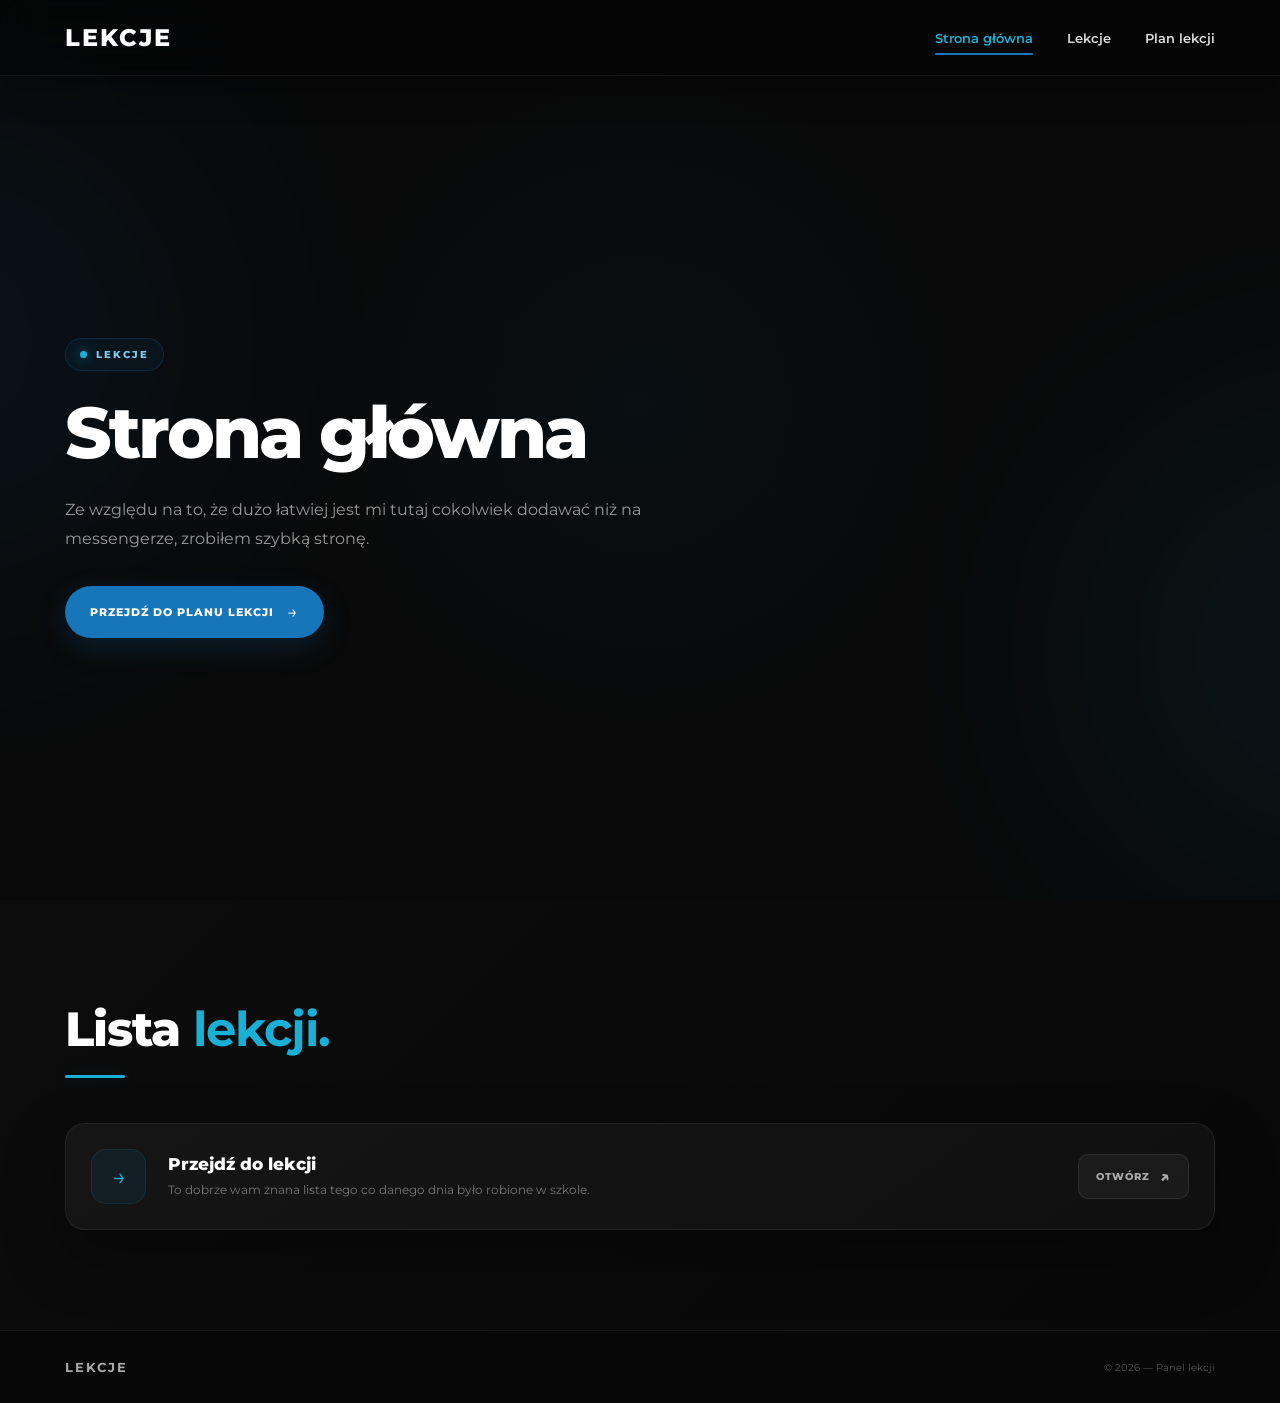
==== index.html @ b52d677d "Add files via upload" ====
<!DOCTYPE html>
<html lang="pl">

<head>

    <meta charset="UTF-8">

    <meta name="viewport" content="width=device-width, initial-scale=1.0">

    <title>LEKCJE | Strona glówna</title>

    <meta
        name="description"
        content="Lekcje"
    >

    <link
        rel="icon"
        type="image/png"
        href="Polak.png"
    >

    <link
        rel="stylesheet"
        href="style-index.css"
    >

</head>

<body>

<!-- =====================================================
     TŁO
===================================================== -->

<div class="background">

    <div class="background-glow glow-one"></div>
    <div class="background-glow glow-two"></div>

    <div class="grid"></div>

</div>


<!-- =====================================================
     NAWIGACJA
===================================================== -->

<nav class="navbar">

    <div class="nav-container">

        <a href="index.html" class="logo">
            LEKCJE
        </a>


        <div class="menu">

            <a
                href="index.html"
                class="active"
            >
                Strona główna
            </a>

            <a href="lekcje.html">
                Lekcje
            </a>

            <a href="plan.html">
                Plan lekcji
            </a>

        </div>

    </div>

</nav>


<!-- =====================================================
     SEGMENT 1 — STRONA GŁÓWNA
===================================================== -->

<main>

    <section class="hero">

        <div class="hero-container">

            <div class="hero-content">

                <div class="hero-label">

                    <span></span>

                    LEKCJE

                </div>


                <h1>

                    Strona główna

                </h1>


                <p>

                    Ze względu na to, że dużo łatwiej jest mi tutaj
                    cokolwiek dodawać niż na messengerze, zrobiłem szybką
                    stronę.

                </p>


                <div class="hero-buttons">

                    <a
                        href="plan.html"
                        class="primary-button"
                    >

                        PRZEJDŹ DO PLANU LEKCJI

                        <span>→</span>

                    </a>

                </div>

            </div>

        </div>

    </section>


    <!-- =================================================
         SEGMENT 2 — LEKCJE
    ================================================= -->

    <section class="lessons-preview">

        <div class="container">

            <div class="section-heading">
                <h2>
                    Lista <strong>lekcji.</strong>
                </h2>

                <div class="heading-line"></div>

            </div>


            <div class="lesson-box">

                <div class="lesson-icon">
                    →
                </div>

                <div class="lesson-text">

                    <h3>
                        Przejdź do lekcji
                    </h3>

                    <p>
                        To dobrze wam znana lista tego co danego dnia
                        było robione w szkole.
                    </p>

                </div>

                <a
                    href="lekcje.html"
                    class="lesson-button"
                >
                    OTWÓRZ
                    <span>↗</span>
                </a>

            </div>

        </div>

    </section>

</main>


<!-- =====================================================
     FOOTER
===================================================== -->

<footer>

    <div class="footer-container">

        <strong>
            LEKCJE
        </strong>

        <span>
            © 2026 — Panel lekcji
        </span>

    </div>

</footer>


</body>

</html>
---- style-index.css ----
@import url('https://fonts.googleapis.com/css2?family=Montserrat:wght@400;500;600;700;800&display=swap');


/* =====================================================
   RESET
===================================================== */

* {
    margin: 0;
    padding: 0;
    box-sizing: border-box;
}

html {
    scroll-behavior: smooth;
}

body {
    font-family: Montserrat, sans-serif;

    background: #090909;

    color: #ffffff;

    min-height: 100vh;

    overflow-x: hidden;
}

a {
    color: inherit;
    text-decoration: none;
}


/* =====================================================
   ZMIENNE
===================================================== */

:root {

    --blue: #1775b9;
    --blue-light: #18b0d6;
    --blue-dark: #186e83;

    --bg: #090909;
    --card: #121212;

    --white: #ffffff;
    --text: #d6d6d6;
    --muted: #858585;

    --border: rgba(255,255,255,.08);
}


/* =====================================================
   TŁO
===================================================== */

.background {

    position: fixed;

    inset: 0;

    overflow: hidden;

    pointer-events: none;

    z-index: 0;

    background:

        radial-gradient(
            circle at 50% 45%,
            rgba(23,117,185,.055),
            transparent 42%
        ),

        #090909;
}


/* =====================================================
   GRID
===================================================== */

.grid {

    position: absolute;

    inset: 0;

    opacity: .18;

    background-image:

        linear-gradient(
            rgba(255,255,255,.025) 1px,
            transparent 1px
        ),

        linear-gradient(
            90deg,
            rgba(255,255,255,.025) 1px,
            transparent 1px
        );

    background-size: 55px 55px;

    mask-image:
        radial-gradient(
            circle at center,
            black 0%,
            transparent 75%
        );

    -webkit-mask-image:
        radial-gradient(
            circle at center,
            black 0%,
            transparent 75%
        );
}


/* =====================================================
   GLOW
===================================================== */

.background-glow {

    position: absolute;

    width: 500px;
    height: 500px;

    border-radius: 50%;

    filter: blur(120px);

    opacity: .7;
}

.glow-one {

    left: -300px;
    top: 10%;

    background:
        rgba(23,117,185,.12);
}

.glow-two {

    right: -300px;
    bottom: 0;

    background:
        rgba(24,176,214,.10);
}


/* =====================================================
   NAVBAR
===================================================== */

.navbar {

    position: fixed;

    top: 0;
    left: 0;

    width: 100%;
    height: 76px;

    z-index: 999;

    display: flex;
    align-items: center;

    background:
        rgba(5,5,5,.68);

    backdrop-filter:
        blur(22px)
        saturate(180%);

    -webkit-backdrop-filter:
        blur(22px)
        saturate(180%);

    border-bottom:
        1px solid rgba(255,255,255,.07);

    box-shadow:
        0 10px 35px rgba(0,0,0,.35);
}


.nav-container {

    width: 90%;

    max-width: 1150px;

    margin: auto;

    display: flex;

    align-items: center;

    justify-content: space-between;
}


/* =====================================================
   LOGO
===================================================== */

.logo {

    position: relative;

    font-size: 24px;

    font-weight: 800;

    letter-spacing: 2px;

    transition: .3s ease;
}

.logo::after {

    content: "";

    position: absolute;

    left: 0;

    bottom: -6px;

    width: 0;

    height: 2px;

    border-radius: 10px;

    background: var(--blue);

    transition: .3s ease;
}

.logo:hover {

    color: var(--blue-light);
}

.logo:hover::after {

    width: 100%;
}


/* =====================================================
   MENU
===================================================== */

.menu {

    display: flex;

    align-items: center;

    gap: 34px;
}

.menu a {

    position: relative;

    color: #dddddd;

    font-size: 13px;

    font-weight: 600;

    transition:
        color .3s ease;
}

.menu a::after {

    content: "";

    position: absolute;

    left: 50%;

    bottom: -9px;

    width: 0;

    height: 2px;

    transform:
        translateX(-50%);

    border-radius: 10px;

    background: var(--blue);

    transition: .3s ease;
}

.menu a:hover,
.menu a.active {

    color: var(--blue-light);
}

.menu a:hover::after,
.menu a.active::after {

    width: 100%;
}


/* =====================================================
   HERO
===================================================== */

.hero {

    position: relative;

    z-index: 1;

    min-height: 100vh;

    padding-top: 76px;

    display: flex;

    align-items: center;
}


.hero-container {

    width: 90%;

    max-width: 1150px;

    margin: auto;

    display: grid;

    grid-template-columns:
        1.25fr
        .75fr;

    gap: 80px;

    align-items: center;
}


/* =====================================================
   HERO CONTENT
===================================================== */

.hero-content {

    max-width: 680px;

    animation:
        heroAppear .8s
        cubic-bezier(.25,1,.5,1);
}


/* =====================================================
   LABEL
===================================================== */

.hero-label {

    display: inline-flex;

    align-items: center;

    gap: 9px;

    margin-bottom: 24px;

    padding: 9px 14px;

    border:
        1px solid rgba(23,117,185,.25);

    border-radius: 30px;

    background:
        rgba(23,117,185,.06);

    color: #82c9ed;

    font-size: 10px;

    font-weight: 800;

    letter-spacing: 2px;
}

.hero-label span {

    width: 7px;
    height: 7px;

    border-radius: 50%;

    background: var(--blue-light);

    box-shadow:
        0 0 14px
        rgba(24,176,214,.8);

    animation:
        pulse 2s infinite;
}


/* =====================================================
   HERO TITLE
===================================================== */

.hero h1 {

    font-size:
        clamp(42px, 6vw, 72px);

    line-height: 1.05;

    font-weight: 800;

    letter-spacing: -3px;

    max-width: 700px;
}

.hero h1 span {

    color: var(--blue-light);

    text-shadow:
        0 0 35px
        rgba(24,176,214,.15);
}


/* =====================================================
   HERO DESCRIPTION
===================================================== */

.hero-content > p {

    max-width: 620px;

    margin-top: 25px;

    color: #999999;

    font-size: 16px;

    line-height: 1.8;
}


/* =====================================================
   HERO BUTTON
===================================================== */

.hero-buttons {

    margin-top: 32px;
}

.primary-button {

    position: relative;

    display: inline-flex;

    align-items: center;

    justify-content: center;

    gap: 13px;

    padding: 15px 25px;

    border-radius: 50px;

    background: var(--blue);

    color: white;

    font-size: 11px;

    font-weight: 800;

    letter-spacing: 1px;

    overflow: hidden;

    box-shadow:
        0 10px 30px
        rgba(23,117,185,.20);

    transition:
        transform .3s ease,
        background .3s ease,
        box-shadow .3s ease;
}

.primary-button::before {

    content: "";

    position: absolute;

    left: -120%;

    top: 0;

    width: 75%;
    height: 100%;

    background:
        linear-gradient(
            110deg,
            transparent,
            rgba(255,255,255,.35),
            transparent
        );

    transform: skewX(-20deg);

    transition: .7s ease;
}

.primary-button:hover {

    transform:
        translateY(-3px);

    background:
        var(--blue-light);

    color: #050505;

    box-shadow:
        0 15px 35px
        rgba(24,176,214,.22);
}

.primary-button:hover::before {

    left: 140%;
}

.primary-button span {

    font-size: 18px;

    font-weight: 400;

    transition: .3s ease;
}

.primary-button:hover span {

    transform:
        translateX(4px);
}


/* =====================================================
   HERO CARD
===================================================== */

.hero-card {

    position: relative;

    padding: 42px 35px;

    min-height: 300px;

    display: flex;

    flex-direction: column;

    justify-content: center;

    text-align: center;

    border-radius: 28px;

    background:
        linear-gradient(
            145deg,
            rgba(255,255,255,.075),
            rgba(255,255,255,.025)
        );

    border:
        1px solid rgba(255,255,255,.09);

    backdrop-filter:
        blur(20px);

    -webkit-backdrop-filter:
        blur(20px);

    box-shadow:
        0 35px 80px
        rgba(0,0,0,.45);

    overflow: hidden;

    animation:
        cardAppear .9s
        cubic-bezier(.25,1,.5,1);

    transition:
        transform .4s ease,
        border-color .4s ease,
        box-shadow .4s ease;
}

.hero-card:hover {

    transform:
        translateY(-8px);

    border-color:
        rgba(24,176,214,.25);

    box-shadow:
        0 45px 90px
        rgba(0,0,0,.55),
        0 0 45px
        rgba(24,176,214,.05);
}


/* =====================================================
   CARD GLOW
===================================================== */

.card-glow {

    position: absolute;

    width: 240px;
    height: 240px;

    top: -130px;
    left: 50%;

    transform:
        translateX(-50%);

    border-radius: 50%;

    background:
        rgba(24,176,214,.13);

    filter: blur(55px);
}


/* =====================================================
   CARD ICON
===================================================== */

.card-icon {

    position: relative;

    width: 65px;
    height: 65px;

    margin: 0 auto 20px;

    display: flex;

    align-items: center;
    justify-content: center;

    border-radius: 18px;

    background:
        rgba(23,117,185,.10);

    border:
        1px solid rgba(24,176,214,.15);

    color: var(--blue-light);

    font-size: 28px;

    box-shadow:
        0 0 30px
        rgba(24,176,214,.08);
}

.card-label {

    color: #666;

    font-size: 9px;

    font-weight: 800;

    letter-spacing: 3px;
}

.hero-card h2 {

    margin-top: 7px;

    font-size: 30px;

    font-weight: 800;
}

.hero-card p {

    margin-top: 9px;

    color: #888;

    font-size: 12px;

    line-height: 1.7;
}

.card-line {

    width: 55px;
    height: 2px;

    margin: 22px auto;

    border-radius: 10px;

    background:
        var(--blue-light);
}

.card-status {

    color: #5c9a9e;

    font-size: 9px;

    font-weight: 800;

    letter-spacing: 1px;
}


/* =====================================================
   LEKCJE PREVIEW
===================================================== */

.lessons-preview {

    position: relative;

    z-index: 1;

    padding: 100px 0;

    background:
        linear-gradient(
            135deg,
            #0c0c0c,
            #080808
        );
}


.container {

    width: 90%;

    max-width: 1150px;

    margin: auto;
}


/* =====================================================
   SECTION HEADING
===================================================== */

.section-heading {

    margin-bottom: 45px;
}

.section-heading > span {

    display: block;

    margin-bottom: 10px;

    color: var(--blue-light);

    font-size: 10px;

    font-weight: 800;

    letter-spacing: 4px;
}

.section-heading h2 {

    font-size:
        clamp(32px, 5vw, 48px);

    font-weight: 800;

    letter-spacing: -1px;
}

.section-heading strong {

    color: var(--blue-light);
}

.heading-line {

    width: 60px;
    height: 3px;

    margin-top: 17px;

    border-radius: 10px;

    background:
        var(--blue-light);

    box-shadow:
        0 0 15px
        rgba(24,176,214,.15);
}


/* =====================================================
   LESSON BOX
===================================================== */

.lesson-box {

    position: relative;

    display: flex;

    align-items: center;

    gap: 22px;

    padding: 25px;

    border-radius: 20px;

    background:
        linear-gradient(
            145deg,
            #151515,
            #101010
        );

    border:
        1px solid rgba(255,255,255,.07);

    box-shadow:
        0 25px 60px
        rgba(0,0,0,.35);

    transition:
        transform .4s ease,
        border-color .4s ease,
        box-shadow .4s ease;
}

.lesson-box:hover {

    transform:
        translateY(-5px);

    border-color:
        rgba(24,176,214,.25);

    box-shadow:
        0 30px 70px
        rgba(0,0,0,.45);
}


/* =====================================================
   LESSON ICON
===================================================== */

.lesson-icon {

    width: 55px;
    height: 55px;

    flex-shrink: 0;

    display: flex;

    align-items: center;
    justify-content: center;

    border-radius: 15px;

    background:
        rgba(23,117,185,.10);

    border:
        1px solid rgba(24,176,214,.12);

    color:
        var(--blue-light);

    font-size: 24px;
}


/* =====================================================
   LESSON TEXT
===================================================== */

.lesson-text {

    flex: 1;
}

.lesson-text h3 {

    margin-bottom: 6px;

    font-size: 17px;

    font-weight: 800;
}

.lesson-text p {

    color: #777;

    font-size: 12px;

    line-height: 1.6;
}


/* =====================================================
   LESSON BUTTON
===================================================== */

.lesson-button {

    display: inline-flex;

    align-items: center;

    gap: 10px;

    padding: 12px 17px;

    border-radius: 10px;

    background:
        rgba(255,255,255,.045);

    border:
        1px solid rgba(255,255,255,.09);

    color: #aaa;

    font-size: 10px;

    font-weight: 800;

    letter-spacing: 1px;

    transition:
        .3s ease;
}

.lesson-button span {

    font-size: 16px;
}

.lesson-button:hover {

    background:
        var(--blue);

    border-color:
        var(--blue);

    color: white;

    transform:
        translateY(-2px);
}


/* =====================================================
   FOOTER
===================================================== */

footer {

    position: relative;

    z-index: 1;

    padding: 28px 0;

    border-top:
        1px solid rgba(255,255,255,.06);

    background:
        #070707;
}

.footer-container {

    width: 90%;

    max-width: 1150px;

    margin: auto;

    display: flex;

    align-items: center;

    justify-content: space-between;

    color: #555;

    font-size: 10px;
}

.footer-container strong {

    color: #aaa;

    font-size: 13px;

    letter-spacing: 2px;
}


/* =====================================================
   ANIMACJE
===================================================== */

@keyframes heroAppear {

    from {

        opacity: 0;

        transform:
            translateY(25px);
    }

    to {

        opacity: 1;

        transform:
            translateY(0);
    }
}

@keyframes cardAppear {

    from {

        opacity: 0;

        transform:
            translateY(30px)
            scale(.97);
    }

    to {

        opacity: 1;

        transform:
            translateY(0)
            scale(1);
    }
}

@keyframes pulse {

    0%,
    100% {

        opacity: 1;

        transform:
            scale(1);
    }

    50% {

        opacity: .5;

        transform:
            scale(.75);
    }
}


/* =====================================================
   TABLET
===================================================== */

@media (max-width: 850px) {

    .hero-container {

        grid-template-columns: 1fr;

        gap: 45px;

        padding: 80px 0;
    }

    .hero-content {

        max-width: 700px;

        text-align: center;

        margin: auto;
    }

    .hero-label {

        margin-left: auto;
        margin-right: auto;
    }

    .hero-buttons {

        display: flex;

        justify-content: center;
    }

    .hero-card {

        max-width: 430px;

        width: 100%;

        margin: auto;
    }
}


/* =====================================================
   MOBILE
===================================================== */

@media (max-width: 600px) {

    .navbar {

        height: 68px;
    }

    .nav-container {

        width: 88%;
    }

    .logo {

        font-size: 21px;
    }

    .menu {

        gap: 20px;
    }

    .menu a {

        font-size: 11px;
    }

    .hero {

        padding-top: 68px;
    }

    .hero-container {

        width: 88%;

        padding: 65px 0;
    }

    .hero h1 {

        font-size: 40px;

        letter-spacing: -2px;
    }

    .hero-content > p {

        font-size: 13px;
    }

    .hero-card {

        min-height: 270px;

        padding: 35px 25px;
    }

    .lessons-preview {

        padding: 75px 0;
    }

    .lesson-box {

        align-items: flex-start;

        flex-wrap: wrap;
    }

    .lesson-text {

        min-width:
            calc(100% - 80px);
    }

    .lesson-button {

        width: 100%;

        justify-content: center;
    }

    .footer-container {

        flex-direction: column;

        gap: 10px;

        text-align: center;
    }
}


/* =====================================================
   REDUCED MOTION
===================================================== */

@media (prefers-reduced-motion: reduce) {

    html {

        scroll-behavior: auto;
    }

    *,
    *::before,
    *::after {

        animation-duration: .01ms !important;

        animation-iteration-count: 1 !important;

        transition-duration: .01ms !important;
    }
}
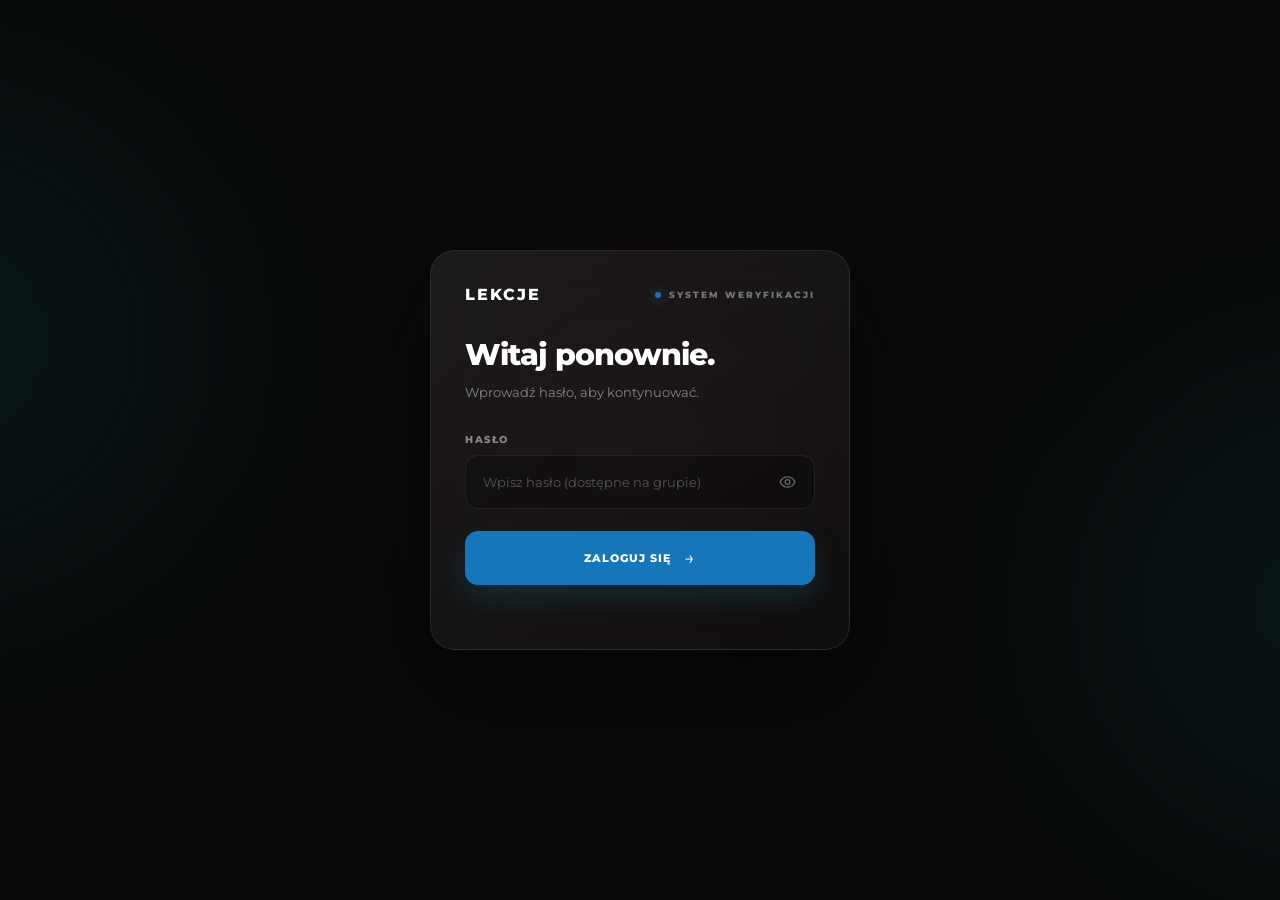
==== commit 9a3f0b68: "Update and rename login.html to index.html" ====
--- a/index.html
+++ b/index.html
@@ -1,219 +1,251 @@
 <!DOCTYPE html>
 <html lang="pl">
-
 <head>
-
     <meta charset="UTF-8">
-
     <meta name="viewport" content="width=device-width, initial-scale=1.0">
 
-    <title>LEKCJE | Strona glówna</title>
-
-    <meta
-        name="description"
-        content="Lekcje"
-    >
-
-    <link
-        rel="icon"
-        type="image/png"
-        href="Polak.png"
-    >
-
-    <link
-        rel="stylesheet"
-        href="style-index.css"
-    >
-
+    <title>LEKCJE | Logowanie</title>
+
+    <link rel="icon" href="Polak.png">
+    <link rel="stylesheet" href="style-login.css">
 </head>
 
 <body>
 
-<!-- =====================================================
-     TŁO
-===================================================== -->
-
-<div class="background">
-
-    <div class="background-glow glow-one"></div>
-    <div class="background-glow glow-two"></div>
-
-    <div class="grid"></div>
-
-</div>
-
-
-<!-- =====================================================
-     NAWIGACJA
-===================================================== -->
-
-<nav class="navbar">
-
-    <div class="nav-container">
-
-        <a href="index.html" class="logo">
-            LEKCJE
-        </a>
-
-
-        <div class="menu">
-
-            <a
-                href="index.html"
-                class="active"
-            >
-                Strona główna
-            </a>
-
-            <a href="lekcje.html">
-                Lekcje
-            </a>
-
-            <a href="plan.html">
-                Plan lekcji
-            </a>
+    <!-- TŁO -->
+    <div class="background">
+        <div class="glow glow-left"></div>
+        <div class="glow glow-right"></div>
+        <div class="grid"></div>
+    </div>
+
+    <!-- LOGOWANIE -->
+    <main class="login-page">
+
+        <div class="login-card">
+
+            <div class="login-top">
+                <a class="logo">LEKCJE</a>
+
+                <div class="login-label">
+                    <span></span>
+                    SYSTEM WERYFIKACJI
+                </div>
+            </div>
+
+            <div class="login-header">
+                <h1>Witaj ponownie.</h1>
+
+                <p>
+                    Wprowadź hasło, aby kontynuować.
+                </p>
+            </div>
+
+            <form id="loginForm">
+
+                <div class="input-group">
+
+                    <label for="password">
+                        HASŁO
+                    </label>
+
+                    <div class="password-wrapper">
+
+                        <input
+                            type="password"
+                            id="password"
+                            name="password"
+                            placeholder="Wpisz hasło (dostępne na grupie)"
+                            autocomplete="current-password"
+                            required
+                        >
+
+                        <button
+                            type="button"
+                            class="password-toggle"
+                            id="passwordToggle"
+                            aria-label="Pokaż hasło"
+                        >
+                            <svg
+                                class="eye eye-open"
+                                viewBox="0 0 24 24"
+                                fill="none"
+                                xmlns="http://www.w3.org/2000/svg"
+                            >
+                                <path
+                                    d="M2.5 12C2.5 12 6 5.5 12 5.5C18 5.5 21.5 12 21.5 12C21.5 12 18 18.5 12 18.5C6 18.5 2.5 12 2.5 12Z"
+                                    stroke="currentColor"
+                                    stroke-width="1.7"
+                                    stroke-linecap="round"
+                                    stroke-linejoin="round"
+                                />
+
+                                <circle
+                                    cx="12"
+                                    cy="12"
+                                    r="3"
+                                    stroke="currentColor"
+                                    stroke-width="1.7"
+                                />
+                            </svg>
+
+                            <svg
+                                class="eye eye-closed"
+                                viewBox="0 0 24 24"
+                                fill="none"
+                                xmlns="http://www.w3.org/2000/svg"
+                            >
+                                <path
+                                    d="M3 3L21 21"
+                                    stroke="currentColor"
+                                    stroke-width="1.7"
+                                    stroke-linecap="round"
+                                />
+
+                                <path
+                                    d="M10.6 5.8C11.05 5.7 11.52 5.65 12 5.65C18 5.65 21.5 12 21.5 12C21.5 12 20.1 14.55 17.7 16.35"
+                                    stroke="currentColor"
+                                    stroke-width="1.7"
+                                    stroke-linecap="round"
+                                />
+
+                                <path
+                                    d="M6.3 7.65C3.9 9.45 2.5 12 2.5 12C2.5 12 6 18.35 12 18.35C13.35 18.35 14.55 18.1 15.6 17.65"
+                                    stroke="currentColor"
+                                    stroke-width="1.7"
+                                    stroke-linecap="round"
+                                />
+                            </svg>
+                        </button>
+
+                    </div>
+
+                </div>
+
+                <button type="submit" class="login-button">
+                    <span>ZALOGUJ SIĘ</span>
+                    <span class="arrow">→</span>
+                </button>
+
+                <div id="loginMessage" class="login-message"></div>
+
+            </form>
 
         </div>
 
-    </div>
-
-</nav>
-
-
-<!-- =====================================================
-     SEGMENT 1 — STRONA GŁÓWNA
-===================================================== -->
-
-<main>
-
-    <section class="hero">
-
-        <div class="hero-container">
-
-            <div class="hero-content">
-
-                <div class="hero-label">
-
-                    <span></span>
-
-                    LEKCJE
-
-                </div>
-
-
-                <h1>
-
-                    Strona główna
-
-                </h1>
-
-
-                <p>
-
-                    Ze względu na to, że dużo łatwiej jest mi tutaj
-                    cokolwiek dodawać niż na messengerze, zrobiłem szybką
-                    stronę.
-
-                </p>
-
-
-                <div class="hero-buttons">
-
-                    <a
-                        href="plan.html"
-                        class="primary-button"
-                    >
-
-                        PRZEJDŹ DO PLANU LEKCJI
-
-                        <span>→</span>
-
-                    </a>
-
-                </div>
-
-            </div>
-
-        </div>
-
-    </section>
-
-
-    <!-- =================================================
-         SEGMENT 2 — LEKCJE
-    ================================================= -->
-
-    <section class="lessons-preview">
-
-        <div class="container">
-
-            <div class="section-heading">
-                <h2>
-                    Lista <strong>lekcji.</strong>
-                </h2>
-
-                <div class="heading-line"></div>
-
-            </div>
-
-
-            <div class="lesson-box">
-
-                <div class="lesson-icon">
-                    →
-                </div>
-
-                <div class="lesson-text">
-
-                    <h3>
-                        Przejdź do lekcji
-                    </h3>
-
-                    <p>
-                        To dobrze wam znana lista tego co danego dnia
-                        było robione w szkole.
-                    </p>
-
-                </div>
-
-                <a
-                    href="lekcje.html"
-                    class="lesson-button"
-                >
-                    OTWÓRZ
-                    <span>↗</span>
-                </a>
-
-            </div>
-
-        </div>
-
-    </section>
-
-</main>
-
-
-<!-- =====================================================
-     FOOTER
-===================================================== -->
-
-<footer>
-
-    <div class="footer-container">
-
-        <strong>
-            LEKCJE
-        </strong>
-
-        <span>
-            © 2026 — Panel lekcji
-        </span>
-
-    </div>
-
-</footer>
-
+    </main>
+
+
+<script>
+    const passwordInput =
+        document.getElementById("password");
+
+    const passwordToggle =
+        document.getElementById("passwordToggle");
+
+    const loginForm =
+        document.getElementById("loginForm");
+
+    const loginMessage =
+        document.getElementById("loginMessage");
+
+
+    /* =========================
+       POKAŻ / UKRYJ HASŁO
+    ========================= */
+
+    passwordToggle.addEventListener("click", () => {
+
+        const isPassword =
+            passwordInput.type === "password";
+
+        passwordInput.type =
+            isPassword ? "text" : "password";
+
+        passwordToggle.classList.toggle(
+            "visible",
+            isPassword
+        );
+
+        passwordToggle.setAttribute(
+            "aria-label",
+            isPassword
+                ? "Ukryj hasło"
+                : "Pokaż hasło"
+        );
+
+    });
+
+
+    /* =========================
+       LOGOWANIE
+    ========================= */
+
+    loginForm.addEventListener("submit", (event) => {
+
+        event.preventDefault();
+
+        const password =
+            passwordInput.value.trim();
+
+        // TWOJE HASŁO
+        const correctPassword = "Lekcje123";
+
+
+        if (!password) {
+
+            loginMessage.textContent =
+                "Wpisz hasło.";
+
+            loginMessage.className =
+                "login-message error";
+
+            return;
+        }
+
+
+        if (password === correctPassword) {
+
+            loginMessage.textContent =
+                "Logowanie pomyślne.";
+
+            loginMessage.className =
+                "login-message success";
+
+                    // Zapisz informację o zalogowaniu
+            sessionStorage.setItem("lekcje_logged_in", "true");
+
+            setTimeout(() => {
+                window.location.href = "glowna.html";
+            }, 500);
+
+        } else {
+
+            loginMessage.textContent =
+                "Nieprawidłowe hasło.";
+
+            loginMessage.className =
+                "login-message error";
+
+            passwordInput.value = "";
+            passwordInput.focus();
+        }
+
+    });
+
+
+    /* =========================
+       FOCUS
+    ========================= */
+
+    passwordInput.addEventListener("focus", () => {
+        passwordInput.parentElement.classList.add("focused");
+    });
+
+    passwordInput.addEventListener("blur", () => {
+        passwordInput.parentElement.classList.remove("focused");
+    });
+</script>
 
 </body>
-
-</html>+</html>
--- a/style-login.css
+++ b/style-login.css
@@ -0,0 +1,734 @@
+@import url('https://fonts.googleapis.com/css2?family=Montserrat:wght@400;500;600;700;800&display=swap');
+
+/* =====================================================
+   RESET
+===================================================== */
+
+* {
+    margin: 0;
+    padding: 0;
+    box-sizing: border-box;
+}
+
+:root {
+    --red: #1775b9;
+    --red-light: #18b0d6;
+    --red-dark: #186e83;
+
+    --black: #050505;
+    --bg: #090909;
+
+    --white: #ffffff;
+    --text: #d6d6d6;
+    --muted: #858585;
+
+    --border: rgba(255, 255, 255, 0.08);
+}
+
+html,
+body {
+    width: 100%;
+    min-height: 100%;
+}
+
+body {
+    font-family: Montserrat, sans-serif;
+    background: var(--bg);
+    color: var(--white);
+    overflow: hidden;
+}
+
+a {
+    color: inherit;
+    text-decoration: none;
+}
+
+button,
+input {
+    font-family: inherit;
+}
+
+
+/* =====================================================
+   BACKGROUND
+===================================================== */
+
+.background {
+    position: fixed;
+    inset: 0;
+
+    overflow: hidden;
+    pointer-events: none;
+
+    background:
+        radial-gradient(
+            circle at 50% 50%,
+            rgba(185, 23, 58, 0.045),
+            transparent 45%
+        ),
+        #090909;
+}
+
+
+/* =====================================================
+   GRID
+===================================================== */
+
+.grid {
+    position: absolute;
+    inset: 0;
+
+    opacity: 0.18;
+
+    background-image:
+        linear-gradient(
+            rgba(255, 255, 255, 0.025) 1px,
+            transparent 1px
+        ),
+        linear-gradient(
+            90deg,
+            rgba(255, 255, 255, 0.025) 1px,
+            transparent 1px
+        );
+
+    background-size: 55px 55px;
+
+    mask-image:
+        radial-gradient(
+            circle at center,
+            black 0%,
+            transparent 75%
+        );
+
+    -webkit-mask-image:
+        radial-gradient(
+            circle at center,
+            black 0%,
+            transparent 75%
+        );
+}
+
+
+/* =====================================================
+   GLOW
+===================================================== */
+
+.glow {
+    position: absolute;
+
+    width: 500px;
+    height: 500px;
+
+    border-radius: 50%;
+
+    filter: blur(120px);
+
+    opacity: 0.7;
+}
+
+.glow-left {
+    left: -300px;
+    top: 10%;
+
+    background: rgba(23, 166, 185, 0.12);
+}
+
+.glow-right {
+    right: -300px;
+    bottom: 5%;
+
+    background: rgba(24, 185, 214, 0.1);
+}
+
+
+/* =====================================================
+   LOGIN PAGE
+===================================================== */
+
+.login-page {
+    position: relative;
+    z-index: 2;
+
+    width: 100%;
+    height: 100vh;
+
+    display: flex;
+    align-items: center;
+    justify-content: center;
+
+    padding: 20px;
+}
+
+
+/* =====================================================
+   LOGIN CARD
+===================================================== */
+
+.login-card {
+    width: 100%;
+    max-width: 420px;
+
+    padding: 34px;
+
+    border-radius: 25px;
+
+    background:
+        linear-gradient(
+            145deg,
+            rgba(255, 255, 255, 0.075),
+            rgba(255, 255, 255, 0.025)
+        );
+
+    border: 1px solid rgba(255, 255, 255, 0.09);
+
+    backdrop-filter: blur(25px);
+    -webkit-backdrop-filter: blur(25px);
+
+    box-shadow:
+        0 35px 100px rgba(0, 0, 0, 0.55),
+        0 0 60px rgba(23, 136, 185, 0.035);
+
+    animation:
+        loginAppear 0.7s
+        cubic-bezier(0.25, 1, 0.5, 1)
+        forwards;
+}
+
+
+/* =====================================================
+   TOP
+===================================================== */
+
+.login-top {
+    display: flex;
+    align-items: center;
+    justify-content: space-between;
+
+    margin-bottom: 34px;
+}
+
+
+/* =====================================================
+   LOGO
+===================================================== */
+
+.logo {
+    position: relative;
+
+    font-size: 16px;
+    font-weight: 800;
+
+    letter-spacing: 2px;
+
+    transition: 0.3s ease;
+}
+
+.logo::after {
+    content: "";
+
+    position: absolute;
+
+    left: 0;
+    bottom: -5px;
+
+    width: 0;
+    height: 2px;
+
+    border-radius: 10px;
+
+    background: var(--red);
+
+    transition: 0.3s ease;
+}
+
+.logo:hover {
+    color: var(--red);
+}
+
+.logo:hover::after {
+    width: 100%;
+}
+
+
+/* =====================================================
+   PANEL LABEL
+===================================================== */
+
+.login-label {
+    display: flex;
+    align-items: center;
+
+    gap: 8px;
+
+    color: #777;
+
+    font-size: 9px;
+    font-weight: 800;
+
+    letter-spacing: 2px;
+}
+
+.login-label span {
+    width: 6px;
+    height: 6px;
+
+    border-radius: 50%;
+
+    background: var(--red);
+
+    box-shadow:
+        0 0 12px rgba(23, 155, 185, 0.8);
+}
+
+
+/* =====================================================
+   HEADER
+===================================================== */
+
+.login-header {
+    margin-bottom: 30px;
+}
+
+.login-header h1 {
+    margin-bottom: 9px;
+
+    font-size: 30px;
+
+    line-height: 1.15;
+
+    font-weight: 800;
+
+    letter-spacing: -1px;
+}
+
+.login-header p {
+    color: #858585;
+
+    font-size: 13px;
+
+    line-height: 1.6;
+}
+
+
+/* =====================================================
+   INPUT GROUP
+===================================================== */
+
+.input-group {
+    margin-bottom: 22px;
+}
+
+.input-group label {
+    display: block;
+
+    margin-bottom: 9px;
+
+    color: #858585;
+
+    font-size: 10px;
+    font-weight: 800;
+
+    letter-spacing: 1.5px;
+}
+
+
+/* =====================================================
+   PASSWORD WRAPPER
+===================================================== */
+
+.password-wrapper {
+    position: relative;
+
+    width: 100%;
+}
+
+
+/* =====================================================
+   PASSWORD INPUT
+===================================================== */
+
+.password-wrapper input {
+    width: 100%;
+    height: 54px;
+
+    padding: 0 55px 0 17px;
+
+    outline: none;
+
+    border: 1px solid rgba(255, 255, 255, 0.08);
+
+    border-radius: 13px;
+
+    background: rgba(0, 0, 0, 0.25);
+
+    color: white;
+
+    font-size: 13px;
+
+    transition:
+        border-color 0.3s ease,
+        background 0.3s ease,
+        box-shadow 0.3s ease;
+}
+
+.password-wrapper input::placeholder {
+    color: #555;
+}
+
+.password-wrapper input:hover {
+    border-color: rgba(255, 255, 255, 0.13);
+}
+
+.password-wrapper.focused input,
+.password-wrapper input:focus {
+    border-color: rgba(23, 166, 185, 0.65);
+
+    background: rgba(23, 169, 185, 0.035);
+
+    box-shadow:
+        0 0 0 3px rgba(23, 155, 185, 0.08);
+}
+
+
+/* =====================================================
+   SHOW PASSWORD BUTTON
+===================================================== */
+
+.password-toggle {
+    position: absolute;
+
+    top: 50%;
+    right: 9px;
+
+    width: 37px;
+    height: 37px;
+
+    transform: translateY(-50%);
+
+    display: flex;
+    align-items: center;
+    justify-content: center;
+
+    border: none;
+
+    border-radius: 10px;
+
+    background: transparent;
+
+    color: #666;
+
+    cursor: pointer;
+
+    transition:
+        color 0.25s ease,
+        background 0.25s ease,
+        transform 0.25s ease;
+}
+
+.password-toggle:hover {
+    color: #aaa;
+
+    background: rgba(255, 255, 255, 0.055);
+}
+
+.password-toggle:active {
+    transform:
+        translateY(-50%)
+        scale(0.92);
+}
+
+.password-toggle.visible {
+    color: var(--red);
+}
+
+
+/* =====================================================
+   EYE ICONS
+===================================================== */
+
+.password-toggle svg {
+    width: 19px;
+    height: 19px;
+
+    transition:
+        opacity 0.2s ease,
+        transform 0.2s ease;
+}
+
+.eye-open {
+    display: block;
+}
+
+.eye-closed {
+    display: none;
+}
+
+.password-toggle.visible .eye-open {
+    display: none;
+}
+
+.password-toggle.visible .eye-closed {
+    display: block;
+}
+
+
+/* =====================================================
+   LOGIN BUTTON
+===================================================== */
+
+.login-button {
+    position: relative;
+
+    width: 100%;
+    height: 54px;
+
+    display: flex;
+    align-items: center;
+    justify-content: center;
+
+    gap: 13px;
+
+    border: none;
+
+    border-radius: 13px;
+
+    background: var(--red);
+
+    color: white;
+
+    font-size: 11px;
+    font-weight: 800;
+
+    letter-spacing: 1px;
+
+    cursor: pointer;
+
+    overflow: hidden;
+
+    box-shadow:
+        0 12px 30px rgba(23, 155, 185, 0.18);
+
+    transition:
+        background 0.3s ease,
+        transform 0.3s ease,
+        box-shadow 0.3s ease;
+}
+
+.login-button::before {
+    content: "";
+
+    position: absolute;
+
+    top: 0;
+    left: -120%;
+
+    width: 70%;
+    height: 100%;
+
+    background:
+        linear-gradient(
+            110deg,
+            transparent,
+            rgba(255, 255, 255, 0.35),
+            transparent
+        );
+
+    transform: skewX(-20deg);
+
+    transition: 0.7s ease;
+}
+
+.login-button:hover {
+    background: var(--red-light);
+
+    transform: translateY(-2px);
+
+    box-shadow:
+        0 16px 35px rgba(23, 136, 185, 0.28);
+}
+
+.login-button:hover::before {
+    left: 140%;
+}
+
+.login-button .arrow {
+    font-size: 18px;
+    font-weight: 400;
+
+    transition:
+        transform 0.3s ease;
+}
+
+.login-button:hover .arrow {
+    transform: translateX(4px);
+}
+
+
+/* =====================================================
+   MESSAGE
+===================================================== */
+
+.login-message {
+    min-height: 18px;
+
+    margin-top: 12px;
+
+    text-align: center;
+
+    font-size: 11px;
+    font-weight: 600;
+
+    transition: 0.3s ease;
+}
+
+.login-message.error {
+    color: #e65b78;
+}
+
+.login-message.success {
+    color: #72c99a;
+}
+
+
+/* =====================================================
+   BOTTOM
+===================================================== */
+
+.login-bottom {
+    margin-top: 25px;
+
+    padding-top: 22px;
+
+    border-top:
+        1px solid rgba(255, 255, 255, 0.06);
+
+    text-align: center;
+}
+
+.login-bottom a {
+    color: #666;
+
+    font-size: 11px;
+    font-weight: 600;
+
+    transition: 0.3s ease;
+}
+
+.login-bottom a:hover {
+    color: var(--red);
+}
+
+
+/* =====================================================
+   ANIMATION
+===================================================== */
+
+@keyframes loginAppear {
+
+    from {
+        opacity: 0;
+
+        transform:
+            translateY(25px)
+            scale(0.98);
+    }
+
+    to {
+        opacity: 1;
+
+        transform:
+            translateY(0)
+            scale(1);
+    }
+}
+
+
+/* =====================================================
+   MOBILE
+===================================================== */
+
+@media (max-width: 500px) {
+
+    .login-page {
+        padding: 15px;
+    }
+
+    .login-card {
+        padding: 27px 22px;
+
+        border-radius: 21px;
+    }
+
+    .login-top {
+        margin-bottom: 28px;
+    }
+
+    .login-header {
+        margin-bottom: 25px;
+    }
+
+    .login-header h1 {
+        font-size: 27px;
+    }
+
+    .login-header p {
+        font-size: 12px;
+    }
+
+    .password-wrapper input,
+    .login-button {
+        height: 51px;
+    }
+}
+
+
+/* =====================================================
+   VERY SMALL PHONES
+===================================================== */
+
+@media (max-height: 650px) {
+
+    .login-card {
+        padding: 23px 28px;
+    }
+
+    .login-top {
+        margin-bottom: 22px;
+    }
+
+    .login-header {
+        margin-bottom: 20px;
+    }
+
+    .login-header h1 {
+        font-size: 26px;
+    }
+
+    .input-group {
+        margin-bottom: 16px;
+    }
+
+    .login-bottom {
+        margin-top: 17px;
+
+        padding-top: 15px;
+    }
+}
+
+
+/* =====================================================
+   REDUCED MOTION
+===================================================== */
+
+@media (prefers-reduced-motion: reduce) {
+
+    *,
+    *::before,
+    *::after {
+        animation-duration: 0.01ms !important;
+
+        animation-iteration-count: 1 !important;
+
+        transition-duration: 0.01ms !important;
+    }
+}
